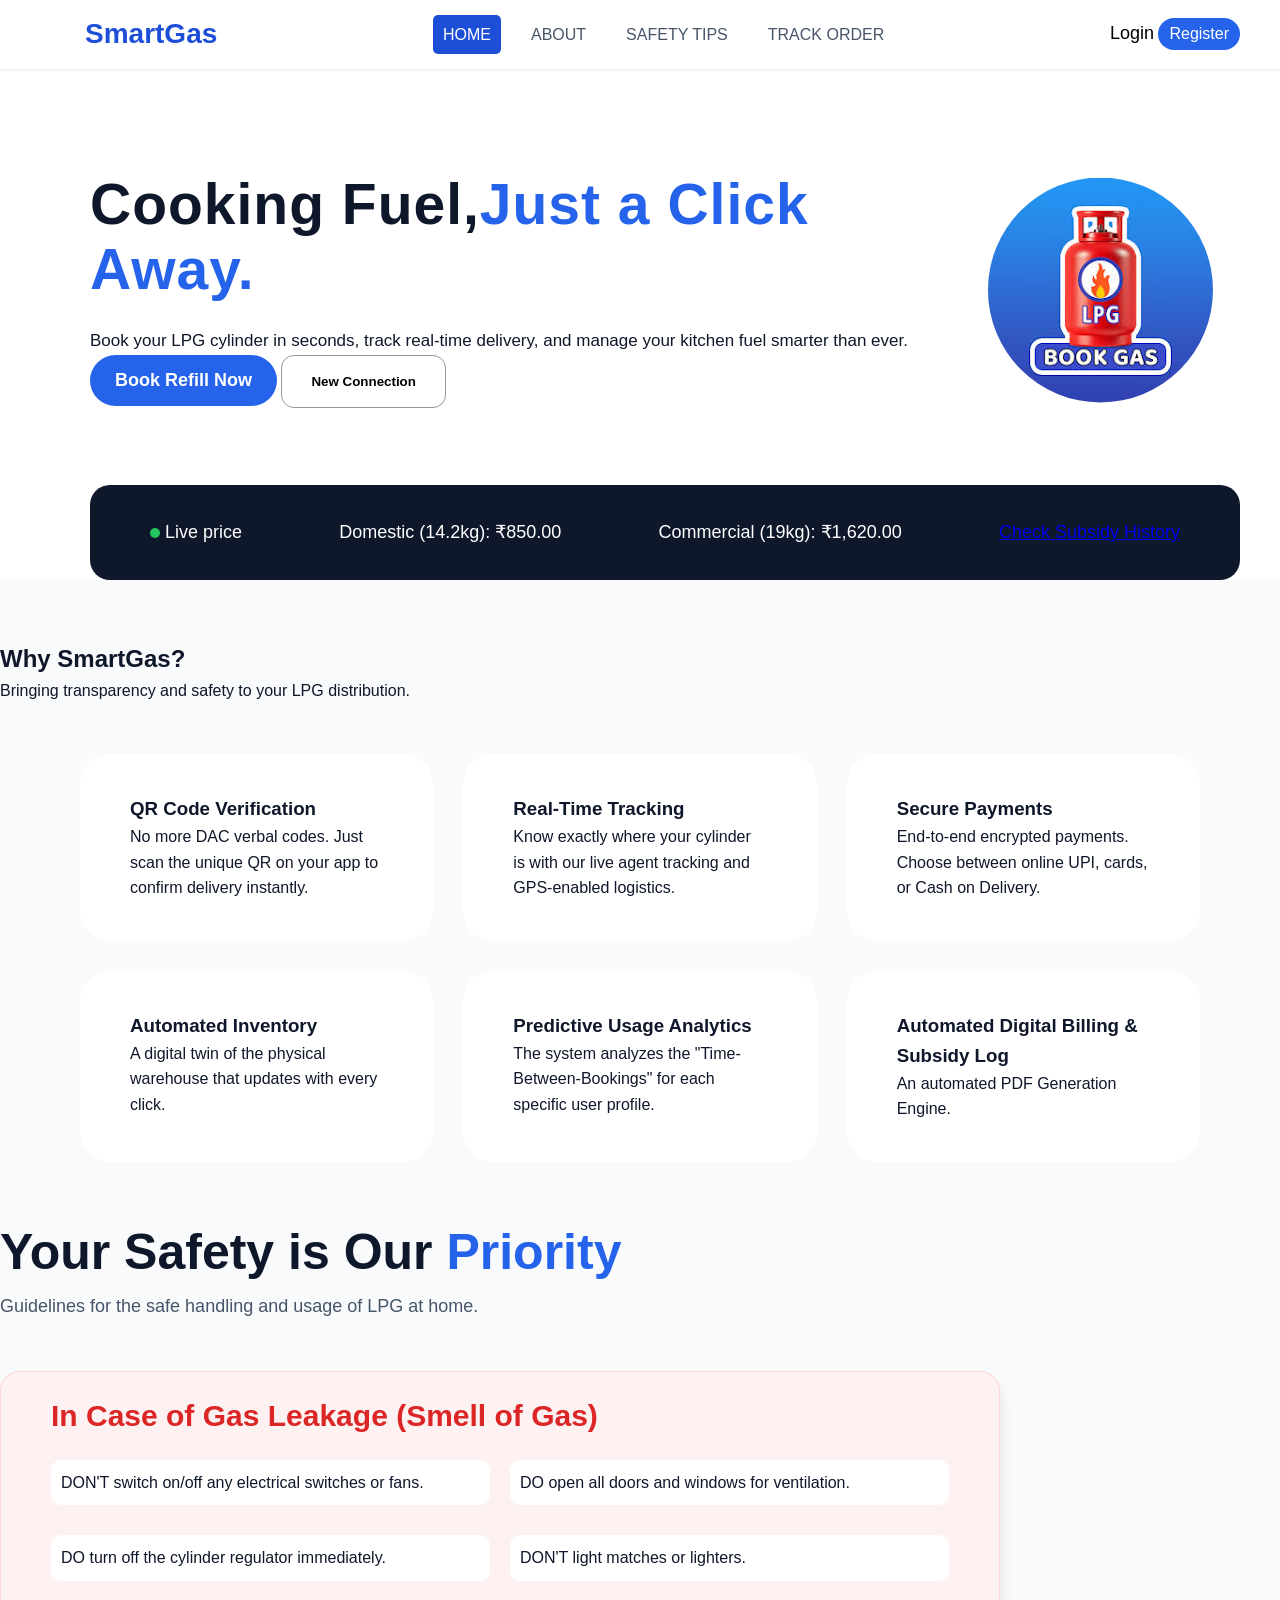
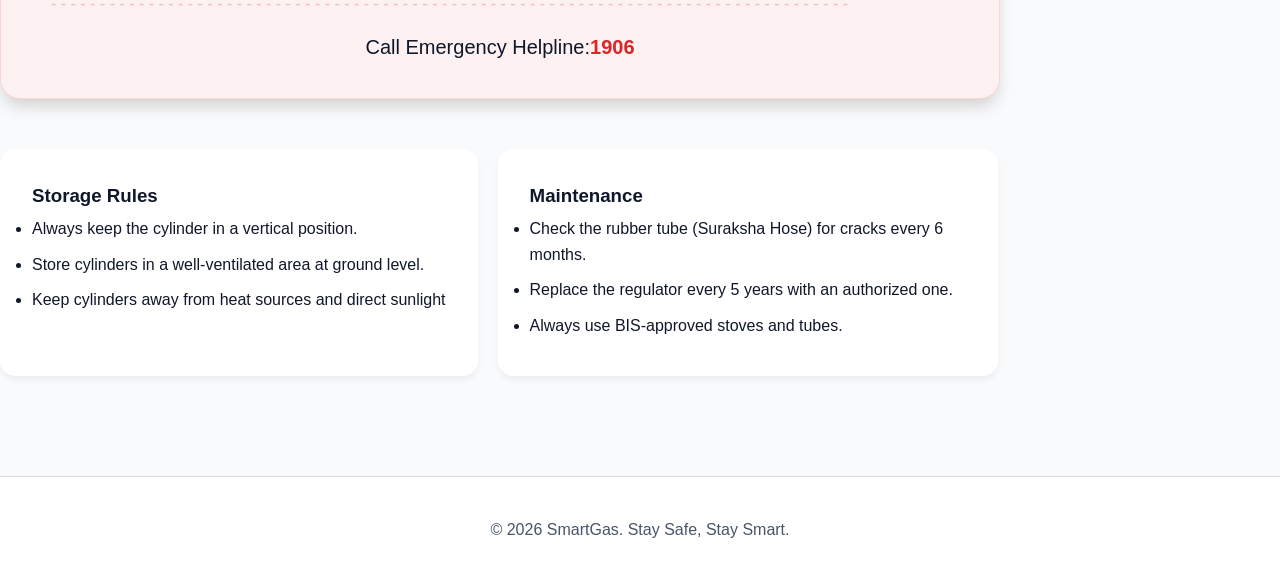
==== index.html @ dd34190a "Add files via upload" ====
<!DOCTYPE html>
<html lang="en">
<head>
    <meta charset="UTF-8">
    <meta name="viewport" content="width=device-width, initial-scale=1.0">
    <title>SmartGas | Home</title>
    <link href="style.css" rel="stylesheet">
    <link rel="stylesheet" href="https://cdnjs.cloudflare.com/ajax/libs/font-awesome/6.0.0/css/all.min.css">
</head>
<body>
    <header>
        <div class="nav-bar">
            <div class="logo">
                <span>SmartGas</span> 
            </div>
            <div class="items">
                <a class="active" href="#home">HOME</a>
                <a href="#about">ABOUT</a>
                <a href="#safety-tips">SAFETY TIPS</a>
                <a href="#track-order">TRACK ORDER</a>
            </div>
            <div class="reg-log-btn">
                <button class="log">Login</button>
                <button class="reg">Register</button>
            </div>
        </div>
    </header>
    <section>
       <div id="home" class="main">
        <div class="heading">
        <h1>Cooking Fuel,<span>Just a Click<br> Away. </span></h1>
        <a>Book your LPG cylinder in seconds, track real-time delivery, and manage your kitchen fuel smarter than ever.</a>
        <div class="booking-btn">
            <button class="btn-1">Book Refill Now</button>
            <button class="btn-2">New Connection</button>
        </div>
        </div>
            <div class="image">
            <img src="images/gas1.jfif">
        </div>       
       </div>
       <div class="live-price">
            <div>
                <a class="pulse-dot"></a>
                <a >Live price</a>
            </div>
            <div>
                <a>Domestic (14.2kg): ₹850.00</a>
            </div>
            <div>
              <a>Commercial  (19kg): ₹1,620.00</a>
            </div>
            <div>
                <a href="#check">Check Subsidy History</a>
            </div>         
        </div>
        <div id="about" class="content">
            <div  class="abt">
                <h2>Why SmartGas?</h2>
            </div>
            <div class="abt-1">   
                <a>Bringing transparency and safety to your LPG distribution.</a>
            </div> 
            <div class="cards">
            <div class="grd">
                <h3>QR Code Verification</h3>
                <a>No more DAC verbal codes. Just scan the unique QR on your app to confirm delivery instantly.</a>
            </div>
            <div class="grd">
                <h3>Real-Time Tracking</h3>
                <a>Know exactly where your cylinder is with our live agent tracking and GPS-enabled logistics.</a>
            </div>
            <div class="grd">
                <h3>Secure Payments</h3>
                <a>End-to-end encrypted payments. Choose between online UPI, cards, or Cash on Delivery.</a>
            </div>
             <div class="grd">
                <h3>Automated Inventory</h3>
                <a>A digital twin of the physical warehouse that updates with every click.</a>
            </div>
             <div class="grd">
                <h3>Predictive Usage Analytics</h3>
                <a>The system analyzes the "Time-Between-Bookings" for each specific user profile.</a>
            </div>
             <div class="grd">
                <h3>Automated Digital Billing & Subsidy Log</h3>
                <a>An automated PDF Generation Engine.</a>
            </div>
           </div>
            <div id="safety-tips" class="heading-1">
            <h1>Your Safety is Our<span> Priority </span></h1>
            </div>
            <div class="sub">   
                <p>Guidelines for the safe handling and usage of LPG at home.</p>
            </div> 
            <div class="emg">
                <div class="hd1">
                    <h1>In Case of Gas Leakage (Smell of Gas)</h1>
                </div>
                <div class="sub1">
                <p>DON'T switch on/off any electrical switches or fans.</p>
                <p>DO open all doors and windows for ventilation.</p>
                <p>DO turn off the cylinder regulator immediately.</p>
                <p>DON'T light matches or lighters.</p>
                </div>
                <p class="dot">- - - - - - - - - - - - - - - - - - - - - - - - - - - - - - - - - - - - - - - - - - - - - - - - - - - - - - - - - - - - - - - - - - - - - - - - - - - - - - - - - -</p>
                <p class="emgno">Call Emergency Helpline:<span>1906</span></p>
            </div>
            <div class="emg1">
            <div class="grd1">
                <h3>Storage Rules</h3>
                <ul>
                    <li>Always keep the cylinder in a vertical position.</li>
                    <li>Store cylinders in a well-ventilated area at ground level.</li>
                    <li>Keep cylinders away from heat sources and direct sunlight</li>
                </ul>
            </div>
            <div class="grd1">
                <h3>Maintenance</h3>
                <ul>
                    <li> Check the rubber tube (Suraksha Hose) for cracks every 6 months.</li>
                    <li> Replace the regulator every 5 years with an authorized one.</li>
                    <li>Always use BIS-approved stoves and tubes.</li>
                </ul>
            </div>  
         </div>
        </div>
    </section>
    <footer>
        <p>© 2026 SmartGas. Stay Safe, Stay Smart.</p>
    </footer>

  </body>
</html>
---- style.css ----
:root {
    --primary: #2563eb;
    --primary-dark: #1d4ed8;
    --black: #0f172a;
    --grey: #475569;
    --slate-900:#0f172a;
    --slate-50: #f8fafc;
    --white: #ffffff;
    --green: #22c55e;
    --red: #dc2626;
}
html{
    scroll-behavior: smooth;
}
* {
    margin: 0;
    padding: 0;
    box-sizing: border-box;
    font-family: 'Inter', -apple-system, sans-serif;
}
body {
    color: var(--slate-900);
    line-height: 1.6;
}
header {
    position: fixed;
    top: 0;
    width: 100%;
    padding: 12px 25px;
    background-color: var(--white);
    box-shadow: rgba(0, 0, 0, 0.1) 0px 1px 3px;
    z-index: 1000;
}
.nav-bar{
    display: flex;
    justify-content: space-between;
    align-items: center;
}        
.logo{
    padding-left: 60px;
    font-size: 28px;
    font-weight: bolder;
    color: var(--primary-dark);
}
.items{
    display: flex;
    align-items: center;
    gap: 20px;
}
.items a{
    padding: 7px 10px;
    text-decoration: none;
    color: var(--grey);
    border-radius: 5px;
}
.items a.active,.items :hover{
     background-color: var(--primary-dark);
     color: var(--white);
     transition: 0.5s;
}
.reg-log-btn{
     padding-right: 15px;
}
.reg{
    border: none;
    font-size: 16px;
    padding: 7px 11px;
    background-color: var(--primary);
    color: var(--white);
    border-radius: 20px;
}
.log{
     border: none;
     font-size: 18px;
     background-color: var(--white);
}
section{
   margin-top: 65px; 
}
.main{
    display: flex;
    align-items: center;
    height: 450px;
    padding-left: 90px;
}
.heading h1{
    font-size: 57px;
    letter-spacing: 1px;
    line-height: 65px;
    margin-bottom: 25px;
}
.heading h1 span{
    color: var(--primary);
}
.heading a{
    font-size: 17px;
}
.btn-1{
    border: none;
    padding: 15px 25px;
    color: var(--white);
    background-color: var(--primary);
    font-size: 18px;
    border-radius: 50px;
    font-weight: bold;
}
.btn-2{
     padding: 16px 30px;
     border-radius: 13px;
     border: rgb(151, 149, 149) 1px solid;
     background-color: var(--white);
     font-weight: bold;
}
.btn-2,.btn-1:hover{
    padding: 18px 29px;
    transition: 0.2s;
}
.image{
    display: flex;
    align-items: center;
    padding-left: 80px;
    padding-right: 20px;
    z-index: 0;
}
img{
     clip-path: circle(50% at 50%50%);
}
.live-price{
    max-width: 1150px;
    margin-left: 90px;
    height: 95px;
    background-color: var(--slate-900);
    color: var(--white);
    border-radius: 20px;
    margin-top: -30px;  
    display: flex;
    align-items: center;
    justify-content: space-between;
    padding:0 60px ;
    font-size: 18px;
}
.pulse-dot{
    height: 10px;
  width: 10px;
  background: var(--green);
  border-radius: 50%;
  display: inline-block;
  animation: pulse 2s infinite;
}
 @keyframes pulse {
          0% {
              transform: scale(0.95);
               box-shadow: 0 0 0 0 rgba(34, 197, 94, 0.7);
           }
    
            50% {
                transform: scale(1);
                box-shadow: 0 0 0 10px rgba(34, 197, 94, 0);
            }
            100% {
               transform: scale(0.95);
               box-shadow: 0 0 0 0 rgba(34, 197, 94, 0);
            }
        }
.content{
    display: block;
    justify-items: center;
    padding-top: 60px;
    background-color: var(--slate-50);
}  
.cards{
    display: grid;
    grid-template-columns: 1fr 1fr 1fr;
    column-gap: 30px;
    row-gap: 30px;
    padding:50px 20px;
    margin: 0 60px;
}
.grd{
    padding: 40px 50px;
    background-color: var(--white);
    border-radius: 30px;
}
.emg{
    max-width: 1000px;
    margin: 50px 0;
    border: #ffd4d4 1px solid;
    padding: 20px 50px;
    border-radius: 20px;
     background-color:#fdf1f1;
     box-shadow: rgb(211, 209, 209) 0 10px 15px -3px;
}
.sub{
    color: var(--grey);
    font-weight: 500;
    font-size: 18px;
}
.heading-1 h1{
    font-size: 50px;
    font-weight: bolder;
}
.heading-1 span{
    color: var(--primary);
}
.hd1 h1{
    font-size: 30px;
    color: var(--red);
    padding-bottom: 20px;
}
.sub1 {
    display: grid;
    grid-template-columns: 1fr 1fr;
    row-gap: 30px;
    column-gap: 20px; 
}
.sub1 p{
    padding: 10px 10px;
    background-color: var(--white);
    border-radius: 10px;
}
.dot{
    color:#fdb3b3;
    padding-top: 10px;
}
.emgno{
   text-align: center;
   font-size: 20px;
   padding: 15px 0;
}
.emgno span{
    color: var(--red);
    font-weight: 800;
}
.grd1{
    background: white;
    padding: 2rem;
    border-radius: 15px;
    max-width: 500px;
    box-shadow: 0 4px 6px rgba(0,0,0,0.05);
}
.grd1 li{
    padding: 5px 0;
    font-weight: 500;
}
.emg1{
    display: flex;
    column-gap: 20px;
    padding-bottom: 100px;
}
footer p{
    text-align: center;
    color: var(--grey);
    padding: 40px 0;
    border-top: rgb(218, 215, 215) 1px solid;
}
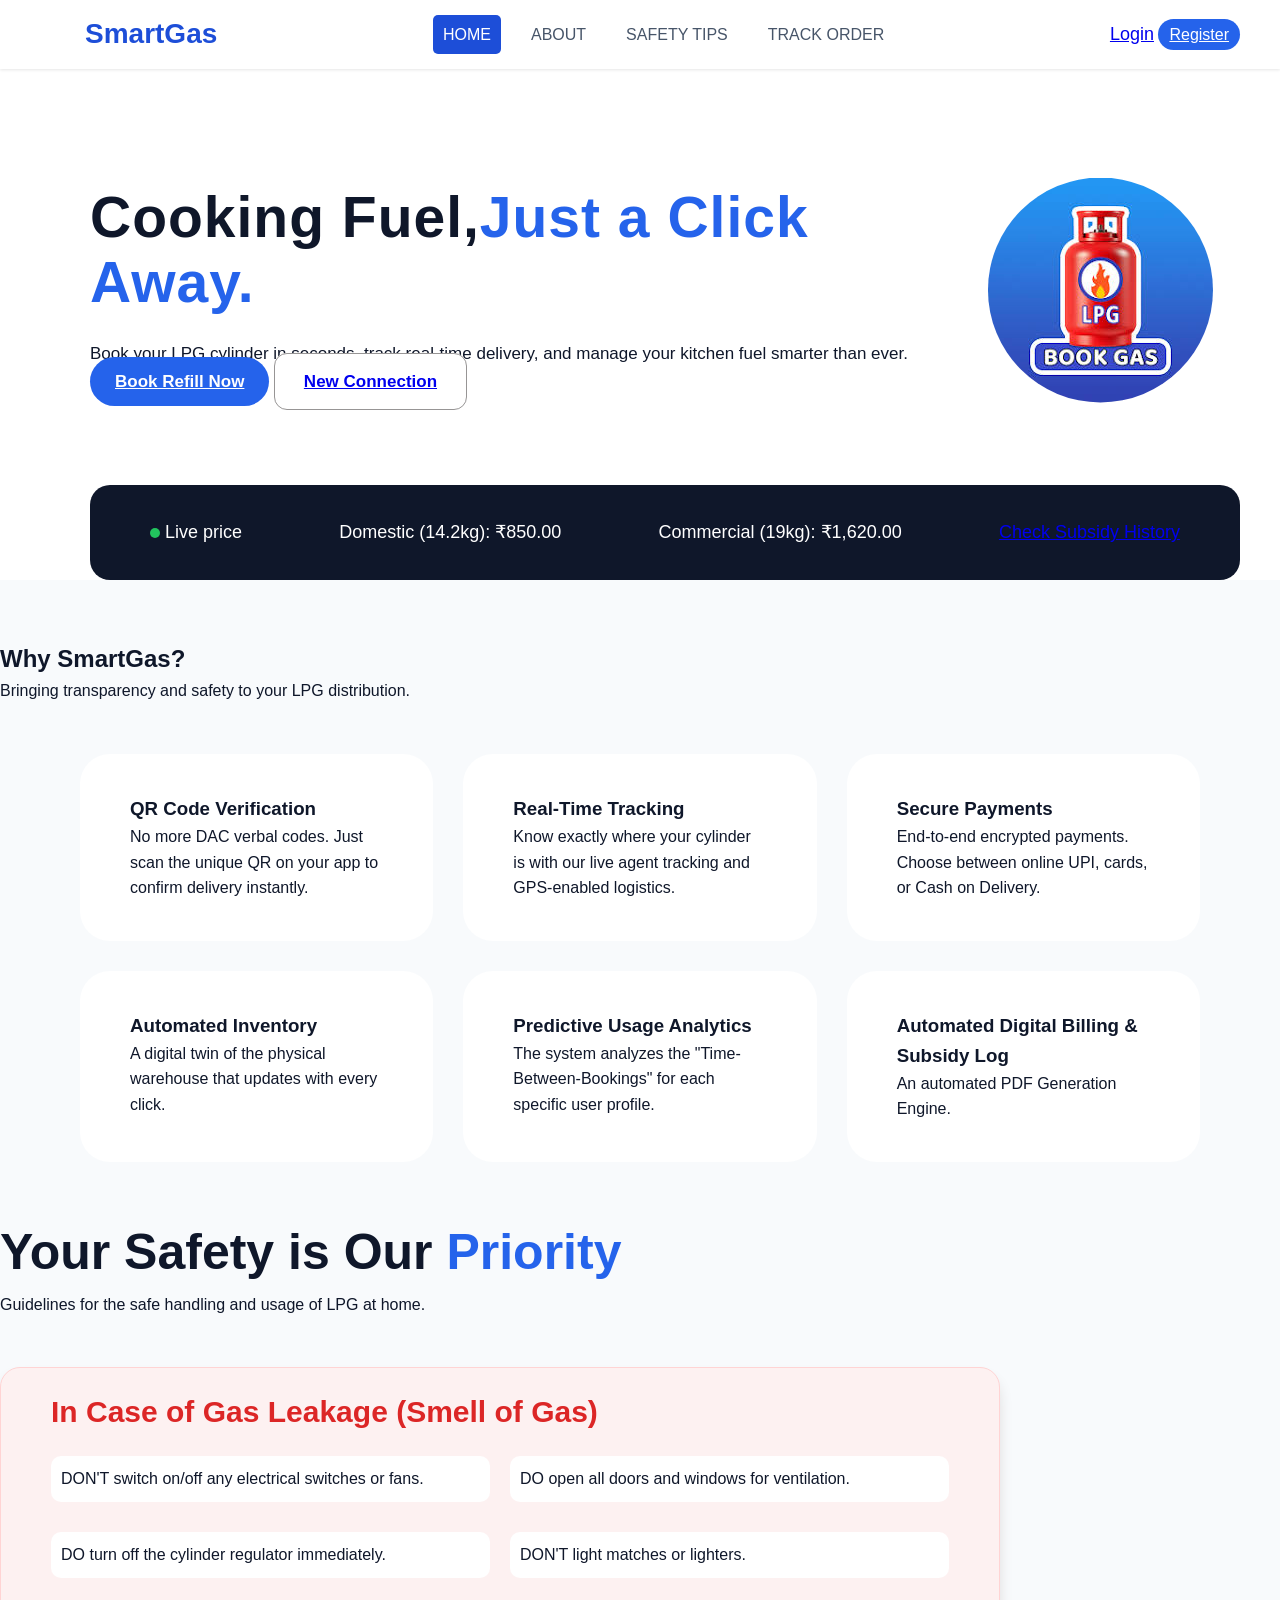
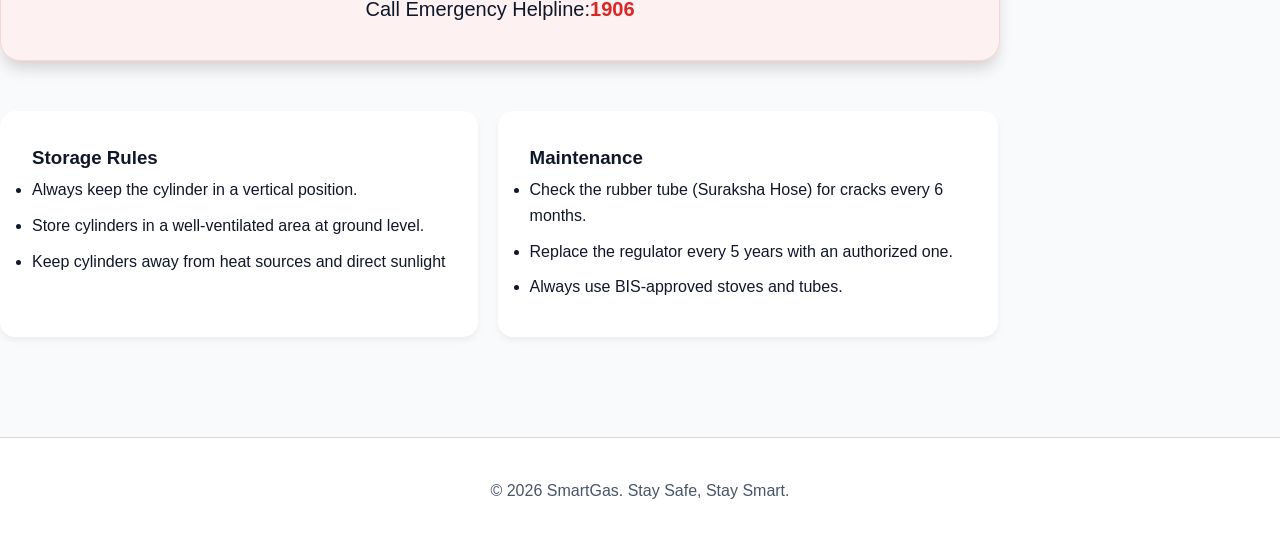
==== commit c4693cb5: "Update index.html" ====
--- a/index.html
+++ b/index.html
@@ -5,7 +5,9 @@
     <meta name="viewport" content="width=device-width, initial-scale=1.0">
     <title>SmartGas | Home</title>
     <link href="style.css" rel="stylesheet">
+    <script src="script.js"></script>
     <link rel="stylesheet" href="https://cdnjs.cloudflare.com/ajax/libs/font-awesome/6.0.0/css/all.min.css">
+     <link rel="stylesheet" href="https://cdnjs.cloudflare.com/ajax/libs/font-awesome/6.7.2/css/all.min.css" class="href">
 </head>
 <body>
     <header>
@@ -17,29 +19,32 @@
                 <a class="active" href="#home">HOME</a>
                 <a href="#about">ABOUT</a>
                 <a href="#safety-tips">SAFETY TIPS</a>
-                <a href="#track-order">TRACK ORDER</a>
+                <a href="track.html">TRACK ORDER</a>
             </div>
             <div class="reg-log-btn">
-                <button class="log">Login</button>
-                <button class="reg">Register</button>
+                <a href="log.html" class="log">Login</a>
+                <a href="reg.html" class="reg">Register</a>
             </div>
         </div>
     </header>
     <section>
        <div id="home" class="main">
         <div class="heading">
-        <h1>Cooking Fuel,<span>Just a Click<br> Away. </span></h1>
-        <a>Book your LPG cylinder in seconds, track real-time delivery, and manage your kitchen fuel smarter than ever.</a>
+        <div>  
+            <h1>Cooking Fuel,<span>Just a Click <br> Away. </span></h1>   
+            <a>Book your LPG cylinder in seconds, track real-time delivery, and manage your kitchen fuel smarter than ever.</a>
+        </div> 
         <div class="booking-btn">
-            <button class="btn-1">Book Refill Now</button>
-            <button class="btn-2">New Connection</button>
+            <a href="refill.html" class="btn-1">Book Refill Now</a>
+            <a href="new_con.html" class="btn-2">New Connection</a>
         </div>
         </div>
             <div class="image">
             <img src="images/gas1.jfif">
-        </div>       
+        </div>  
        </div>
-       <div class="live-price">
+       <div>
+        <div class="live-price">
             <div>
                 <a class="pulse-dot"></a>
                 <a >Live price</a>
@@ -51,16 +56,19 @@
               <a>Commercial  (19kg): ₹1,620.00</a>
             </div>
             <div>
-                <a href="#check">Check Subsidy History</a>
+                <a class="ckbtn" id="about" href="subsidy.html">Check Subsidy History</a>
             </div>         
-        </div>
-        <div id="about" class="content">
+        </div>  
+       </div>
+
+        <div class="content">
             <div  class="abt">
                 <h2>Why SmartGas?</h2>
             </div>
             <div class="abt-1">   
                 <a>Bringing transparency and safety to your LPG distribution.</a>
-            </div> 
+            </div>
+
             <div class="cards">
             <div class="grd">
                 <h3>QR Code Verification</h3>
@@ -84,14 +92,13 @@
             </div>
              <div class="grd">
                 <h3>Automated Digital Billing & Subsidy Log</h3>
-                <a>An automated PDF Generation Engine.</a>
+                <a  id="safety-tips" >An automated PDF Generation Engine.</a>
             </div>
            </div>
-            <div id="safety-tips" class="heading-1">
-            <h1>Your Safety is Our<span> Priority </span></h1>
-            </div>
-            <div class="sub">   
-                <p>Guidelines for the safe handling and usage of LPG at home.</p>
+
+            <div class="heading-1">
+              <h1>Your Safety is Our<span> Priority </span></h1>
+              <p>Guidelines for the safe handling and usage of LPG at home.</p>
             </div> 
             <div class="emg">
                 <div class="hd1">
@@ -103,7 +110,6 @@
                 <p>DO turn off the cylinder regulator immediately.</p>
                 <p>DON'T light matches or lighters.</p>
                 </div>
-                <p class="dot">- - - - - - - - - - - - - - - - - - - - - - - - - - - - - - - - - - - - - - - - - - - - - - - - - - - - - - - - - - - - - - - - - - - - - - - - - - - - - - - - - -</p>
                 <p class="emgno">Call Emergency Helpline:<span>1906</span></p>
             </div>
             <div class="emg1">
@@ -126,9 +132,10 @@
          </div>
         </div>
     </section>
+
     <footer>
         <p>© 2026 SmartGas. Stay Safe, Stay Smart.</p>
     </footer>
 
   </body>
-</html>+</html>
